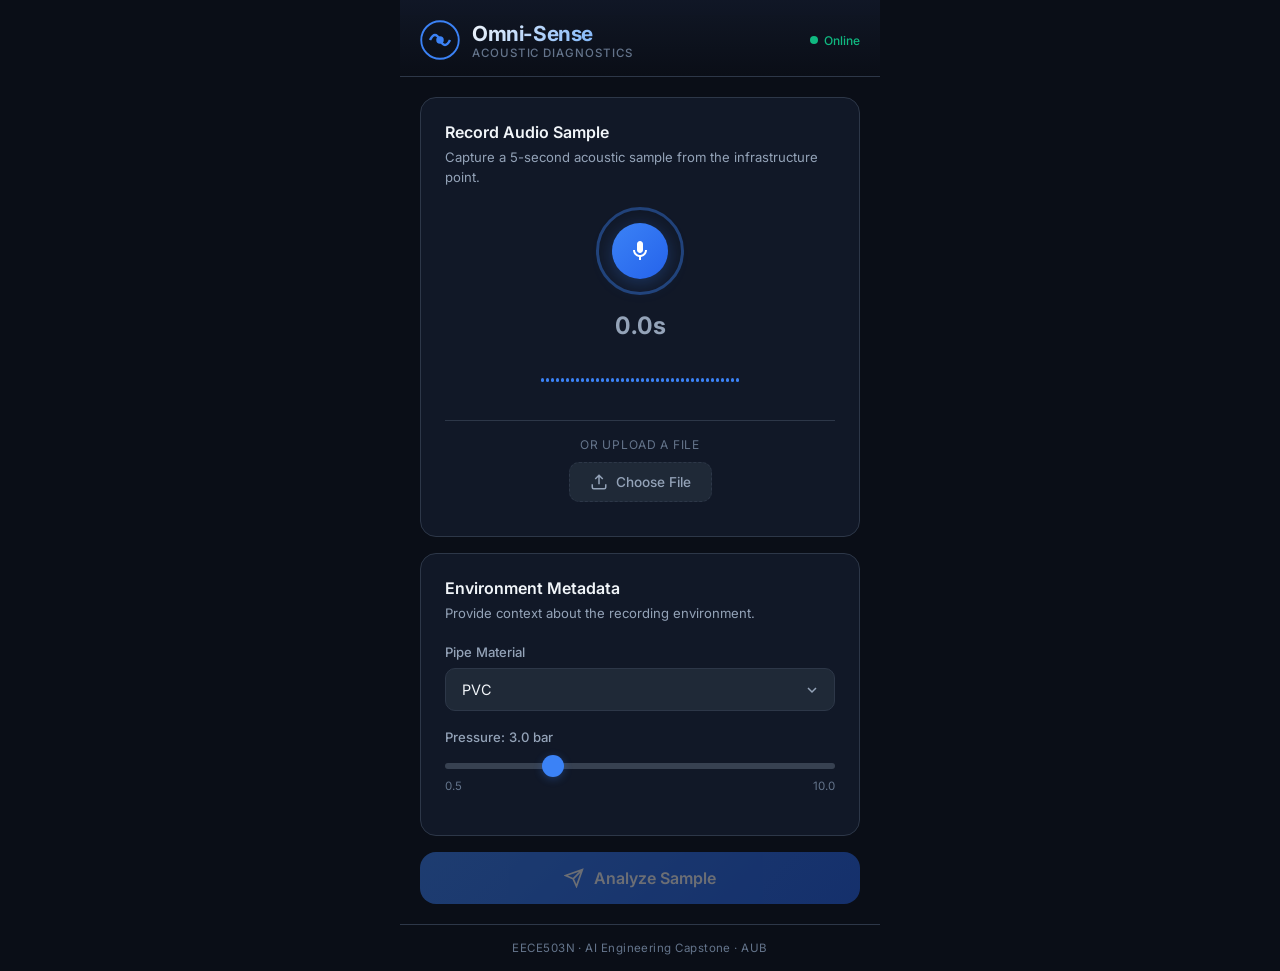
==== web-ui/index.html @ 126eaf2b "Initial plan: First deployment of each endpoint, testing scripts, and a docker-compose file. No mode" ====
<!DOCTYPE html>
<html lang="en">
<head>
    <meta charset="UTF-8">
    <meta name="viewport" content="width=device-width, initial-scale=1.0, maximum-scale=1.0, user-scalable=no">
    <title>Omni-Sense — Acoustic Diagnostics</title>
    <meta name="description" content="Cloud-native acoustic diagnostic platform for urban infrastructure leak detection.">
    <link rel="preconnect" href="https://fonts.googleapis.com">
    <link rel="preconnect" href="https://fonts.gstatic.com" crossorigin>
    <link href="https://fonts.googleapis.com/css2?family=Inter:wght@300;400;500;600;700;800&display=swap" rel="stylesheet">
    <link rel="stylesheet" href="style.css">
</head>
<body>
    <div class="app">
        <!-- Header -->
        <header class="header">
            <div class="header-brand">
                <div class="logo">
                    <svg viewBox="0 0 32 32" fill="none" xmlns="http://www.w3.org/2000/svg">
                        <circle cx="16" cy="16" r="15" stroke="currentColor" stroke-width="1.5"/>
                        <path d="M8 16 Q12 8, 16 16 Q20 24, 24 16" stroke="currentColor" stroke-width="2" fill="none"/>
                        <circle cx="16" cy="16" r="3" fill="currentColor"/>
                    </svg>
                </div>
                <div>
                    <h1>Omni-Sense</h1>
                    <p class="subtitle">Acoustic Diagnostics</p>
                </div>
            </div>
            <div class="status-indicator" id="connectionStatus">
                <span class="dot"></span>
                <span>Online</span>
            </div>
        </header>

        <!-- Main Content -->
        <main class="main">
            <!-- Recording Section -->
            <section class="card recording-card" id="recordingSection">
                <h2>Record Audio Sample</h2>
                <p class="card-desc">Capture a 5-second acoustic sample from the infrastructure point.</p>

                <div class="recorder">
                    <button class="record-btn" id="recordBtn" aria-label="Record audio">
                        <div class="record-ring"></div>
                        <div class="record-inner" id="recordInner">
                            <svg viewBox="0 0 24 24" fill="currentColor" id="micIcon">
                                <path d="M12 14c1.66 0 3-1.34 3-3V5c0-1.66-1.34-3-3-3S9 3.34 9 5v6c0 1.66 1.34 3 3 3z"/>
                                <path d="M17 11c0 2.76-2.24 5-5 5s-5-2.24-5-5H5c0 3.53 2.61 6.43 6 6.92V21h2v-3.08c3.39-.49 6-3.39 6-6.92h-2z"/>
                            </svg>
                        </div>
                    </button>
                    <div class="record-timer" id="recordTimer">0.0s</div>
                    <div class="waveform" id="waveform"></div>
                </div>

                <!-- Or Upload -->
                <div class="upload-section">
                    <span class="divider-text">or upload a file</span>
                    <label class="upload-btn" for="fileInput">
                        <svg viewBox="0 0 24 24" fill="none" stroke="currentColor" stroke-width="2">
                            <path d="M21 15v4a2 2 0 01-2 2H5a2 2 0 01-2-2v-4M17 8l-5-5-5 5M12 3v12"/>
                        </svg>
                        Choose File
                    </label>
                    <input type="file" id="fileInput" accept=".wav,.ogg,.flac" hidden>
                    <span class="file-name" id="fileName"></span>
                </div>
            </section>

            <!-- Metadata Section -->
            <section class="card metadata-card">
                <h2>Environment Metadata</h2>
                <p class="card-desc">Provide context about the recording environment.</p>

                <div class="form-group">
                    <label for="pipeMaterial">Pipe Material</label>
                    <select id="pipeMaterial">
                        <option value="PVC" selected>PVC</option>
                        <option value="Steel">Steel</option>
                        <option value="Cast_Iron">Cast Iron</option>
                    </select>
                </div>

                <div class="form-group">
                    <label for="pressureBar">
                        Pressure: <span id="pressureValue">3.0</span> bar
                    </label>
                    <input type="range" id="pressureBar" min="0.5" max="10" step="0.5" value="3.0">
                    <div class="range-labels">
                        <span>0.5</span>
                        <span>10.0</span>
                    </div>
                </div>
            </section>

            <!-- Submit -->
            <button class="submit-btn" id="submitBtn" disabled>
                <svg viewBox="0 0 24 24" fill="none" stroke="currentColor" stroke-width="2">
                    <path d="M22 2L11 13M22 2l-7 20-4-9-9-4 20-7z"/>
                </svg>
                Analyze Sample
            </button>

            <!-- Results Section (hidden by default) -->
            <section class="card result-card" id="resultSection" style="display:none">
                <h2>Diagnosis Result</h2>

                <!-- Confidence Gauge -->
                <div class="gauge-container">
                    <div class="gauge" id="confidenceGauge">
                        <svg viewBox="0 0 200 120">
                            <path d="M20 100 A80 80 0 0 1 180 100" fill="none" stroke="var(--surface-2)" stroke-width="12" stroke-linecap="round"/>
                            <path d="M20 100 A80 80 0 0 1 180 100" fill="none" stroke="var(--primary)" stroke-width="12" stroke-linecap="round" id="gaugeArc" stroke-dasharray="0 251"/>
                        </svg>
                        <div class="gauge-value" id="gaugeValue">—</div>
                        <div class="gauge-label" id="gaugeLabel">Confidence</div>
                    </div>
                </div>

                <!-- Result Details -->
                <div class="result-details">
                    <div class="result-row">
                        <span class="result-key">Classification</span>
                        <span class="result-value badge" id="resultLabel">—</span>
                    </div>
                    <div class="result-row">
                        <span class="result-key">Anomaly Score</span>
                        <span class="result-value" id="resultAnomaly">—</span>
                    </div>
                    <div class="result-row">
                        <span class="result-key">In Distribution</span>
                        <span class="result-value" id="resultOOD">—</span>
                    </div>
                    <div class="result-row">
                        <span class="result-key">Signal RMS</span>
                        <span class="result-value" id="resultRMS">—</span>
                    </div>
                    <div class="result-row">
                        <span class="result-key">Latency</span>
                        <span class="result-value" id="resultLatency">—</span>
                    </div>
                </div>

                <!-- Probability Bars -->
                <div class="prob-section">
                    <h3>Class Probabilities</h3>
                    <div id="probBars"></div>
                </div>
            </section>

            <!-- OOD Alert (hidden) -->
            <section class="card ood-card" id="oodSection" style="display:none">
                <div class="ood-icon">⚠️</div>
                <h2>Out-of-Distribution Detected</h2>
                <p id="oodDetail"></p>
                <div class="result-row">
                    <span class="result-key">Anomaly Score</span>
                    <span class="result-value" id="oodScore">—</span>
                </div>
                <button class="calibrate-btn" id="calibrateBtn">
                    🔧 Calibrate to This Environment
                </button>
            </section>

            <!-- Loading Overlay -->
            <div class="loading-overlay" id="loadingOverlay" style="display:none">
                <div class="spinner"></div>
                <p>Analyzing acoustic signature...</p>
            </div>
        </main>

        <!-- Footer -->
        <footer class="footer">
            <p>EECE503N · AI Engineering Capstone · AUB</p>
        </footer>
    </div>

    <script src="app.js"></script>
</body>
</html>
---- web-ui/style.css ----
/* ═══════════════════════════════════════════════════════════
   Omni-Sense Web UI — Design System
   ═══════════════════════════════════════════════════════════ */

:root {
    /* Colors */
    --bg: #0a0e17;
    --surface-1: #111827;
    --surface-2: #1f2937;
    --surface-3: #374151;
    --border: #2d3748;
    --text-primary: #f1f5f9;
    --text-secondary: #94a3b8;
    --text-muted: #64748b;

    /* Accent */
    --primary: #3b82f6;
    --primary-glow: rgba(59, 130, 246, 0.3);
    --primary-light: #60a5fa;
    --success: #10b981;
    --success-glow: rgba(16, 185, 129, 0.3);
    --danger: #ef4444;
    --danger-glow: rgba(239, 68, 68, 0.3);
    --warning: #f59e0b;
    --warning-glow: rgba(245, 158, 11, 0.3);

    /* Typography */
    --font: 'Inter', -apple-system, BlinkMacSystemFont, sans-serif;
    --radius: 16px;
    --radius-sm: 10px;
}

* {
    margin: 0;
    padding: 0;
    box-sizing: border-box;
}

body {
    font-family: var(--font);
    background: var(--bg);
    color: var(--text-primary);
    min-height: 100vh;
    -webkit-font-smoothing: antialiased;
}

/* ── App Shell ──────────────────────────────────────────── */

.app {
    max-width: 480px;
    margin: 0 auto;
    min-height: 100vh;
    display: flex;
    flex-direction: column;
}

/* ── Header ─────────────────────────────────────────────── */

.header {
    display: flex;
    align-items: center;
    justify-content: space-between;
    padding: 20px 20px 16px;
    border-bottom: 1px solid var(--border);
    background: linear-gradient(180deg, rgba(17, 24, 39, 0.95) 0%, var(--bg) 100%);
    backdrop-filter: blur(20px);
    position: sticky;
    top: 0;
    z-index: 10;
}

.header-brand {
    display: flex;
    align-items: center;
    gap: 12px;
}

.logo {
    width: 40px;
    height: 40px;
    color: var(--primary);
}

.logo svg {
    width: 100%;
    height: 100%;
}

.header h1 {
    font-size: 1.3rem;
    font-weight: 700;
    letter-spacing: -0.02em;
    background: linear-gradient(135deg, var(--text-primary), var(--primary-light));
    -webkit-background-clip: text;
    -webkit-text-fill-color: transparent;
}

.subtitle {
    font-size: 0.72rem;
    color: var(--text-muted);
    font-weight: 500;
    text-transform: uppercase;
    letter-spacing: 0.08em;
}

.status-indicator {
    display: flex;
    align-items: center;
    gap: 6px;
    font-size: 0.75rem;
    color: var(--success);
    font-weight: 500;
}

.dot {
    width: 8px;
    height: 8px;
    background: var(--success);
    border-radius: 50%;
    animation: pulse 2s infinite;
}

@keyframes pulse {
    0%, 100% { opacity: 1; box-shadow: 0 0 0 0 var(--success-glow); }
    50% { opacity: 0.7; box-shadow: 0 0 0 6px transparent; }
}

/* ── Main ───────────────────────────────────────────────── */

.main {
    flex: 1;
    padding: 20px;
    display: flex;
    flex-direction: column;
    gap: 16px;
    position: relative;
}

/* ── Cards ──────────────────────────────────────────────── */

.card {
    background: var(--surface-1);
    border: 1px solid var(--border);
    border-radius: var(--radius);
    padding: 24px;
    transition: border-color 0.3s ease;
}

.card:hover {
    border-color: rgba(59, 130, 246, 0.2);
}

.card h2 {
    font-size: 1rem;
    font-weight: 600;
    margin-bottom: 6px;
}

.card-desc {
    font-size: 0.82rem;
    color: var(--text-secondary);
    margin-bottom: 20px;
    line-height: 1.5;
}

/* ── Recorder ───────────────────────────────────────────── */

.recorder {
    display: flex;
    flex-direction: column;
    align-items: center;
    gap: 16px;
}

.record-btn {
    width: 88px;
    height: 88px;
    border-radius: 50%;
    border: none;
    background: transparent;
    cursor: pointer;
    position: relative;
    display: flex;
    align-items: center;
    justify-content: center;
    transition: transform 0.2s ease;
}

.record-btn:active {
    transform: scale(0.95);
}

.record-ring {
    position: absolute;
    inset: 0;
    border-radius: 50%;
    border: 3px solid var(--primary);
    opacity: 0.4;
    transition: all 0.4s ease;
}

.record-btn.recording .record-ring {
    border-color: var(--danger);
    opacity: 1;
    animation: ring-pulse 1s infinite;
}

@keyframes ring-pulse {
    0%, 100% { transform: scale(1); opacity: 1; }
    50% { transform: scale(1.15); opacity: 0.5; }
}

.record-inner {
    width: 56px;
    height: 56px;
    border-radius: 50%;
    background: linear-gradient(135deg, var(--primary), #2563eb);
    display: flex;
    align-items: center;
    justify-content: center;
    color: white;
    transition: all 0.3s ease;
    box-shadow: 0 4px 20px var(--primary-glow);
}

.record-btn.recording .record-inner {
    border-radius: 8px;
    width: 32px;
    height: 32px;
    background: linear-gradient(135deg, var(--danger), #dc2626);
    box-shadow: 0 4px 20px var(--danger-glow);
}

.record-inner svg {
    width: 24px;
    height: 24px;
    transition: opacity 0.2s;
}

.record-btn.recording .record-inner svg {
    opacity: 0;
    width: 0;
}

.record-timer {
    font-size: 1.5rem;
    font-weight: 700;
    font-variant-numeric: tabular-nums;
    color: var(--text-secondary);
    min-width: 60px;
    text-align: center;
}

.record-btn.recording ~ .record-timer {
    color: var(--danger);
}

.waveform {
    width: 100%;
    height: 48px;
    display: flex;
    align-items: center;
    justify-content: center;
    gap: 2px;
}

.waveform-bar {
    width: 3px;
    background: var(--primary);
    border-radius: 2px;
    transition: height 0.1s ease;
    min-height: 4px;
}

/* ── Upload ─────────────────────────────────────────────── */

.upload-section {
    display: flex;
    flex-direction: column;
    align-items: center;
    gap: 10px;
    margin-top: 16px;
    padding-top: 16px;
    border-top: 1px solid var(--border);
}

.divider-text {
    font-size: 0.75rem;
    color: var(--text-muted);
    text-transform: uppercase;
    letter-spacing: 0.06em;
}

.upload-btn {
    display: flex;
    align-items: center;
    gap: 8px;
    padding: 10px 20px;
    border-radius: var(--radius-sm);
    background: var(--surface-2);
    border: 1px dashed var(--border);
    color: var(--text-secondary);
    font-size: 0.85rem;
    font-weight: 500;
    cursor: pointer;
    transition: all 0.2s;
}

.upload-btn:hover {
    border-color: var(--primary);
    color: var(--primary-light);
    background: rgba(59, 130, 246, 0.05);
}

.upload-btn svg {
    width: 18px;
    height: 18px;
}

.file-name {
    font-size: 0.78rem;
    color: var(--primary-light);
    font-weight: 500;
}

/* ── Form ───────────────────────────────────────────────── */

.form-group {
    margin-bottom: 18px;
}

.form-group label {
    display: block;
    font-size: 0.82rem;
    font-weight: 500;
    color: var(--text-secondary);
    margin-bottom: 8px;
}

.form-group select {
    width: 100%;
    padding: 12px 16px;
    border-radius: var(--radius-sm);
    border: 1px solid var(--border);
    background: var(--surface-2);
    color: var(--text-primary);
    font-family: var(--font);
    font-size: 0.9rem;
    appearance: none;
    cursor: pointer;
    outline: none;
    transition: border-color 0.2s;
    background-image: url("data:image/svg+xml,%3Csvg xmlns='http://www.w3.org/2000/svg' width='12' height='12' viewBox='0 0 12 12'%3E%3Cpath d='M2 4l4 4 4-4' stroke='%2394a3b8' stroke-width='1.5' fill='none'/%3E%3C/svg%3E");
    background-repeat: no-repeat;
    background-position: right 16px center;
}

.form-group select:focus {
    border-color: var(--primary);
}

.form-group input[type="range"] {
    width: 100%;
    height: 6px;
    border-radius: 3px;
    background: var(--surface-3);
    appearance: none;
    outline: none;
}

.form-group input[type="range"]::-webkit-slider-thumb {
    appearance: none;
    width: 22px;
    height: 22px;
    border-radius: 50%;
    background: var(--primary);
    cursor: pointer;
    box-shadow: 0 2px 8px var(--primary-glow);
}

.range-labels {
    display: flex;
    justify-content: space-between;
    margin-top: 6px;
    font-size: 0.72rem;
    color: var(--text-muted);
}

/* ── Submit Button ──────────────────────────────────────── */

.submit-btn {
    width: 100%;
    padding: 16px;
    border-radius: var(--radius);
    border: none;
    background: linear-gradient(135deg, var(--primary), #2563eb);
    color: white;
    font-family: var(--font);
    font-size: 1rem;
    font-weight: 600;
    cursor: pointer;
    display: flex;
    align-items: center;
    justify-content: center;
    gap: 10px;
    transition: all 0.3s ease;
    box-shadow: 0 4px 20px var(--primary-glow);
}

.submit-btn:disabled {
    opacity: 0.4;
    cursor: not-allowed;
    box-shadow: none;
}

.submit-btn:not(:disabled):hover {
    transform: translateY(-2px);
    box-shadow: 0 8px 30px var(--primary-glow);
}

.submit-btn svg {
    width: 20px;
    height: 20px;
}

/* ── Results ────────────────────────────────────────────── */

.result-card {
    border-color: var(--success);
    background: linear-gradient(135deg, var(--surface-1), rgba(16, 185, 129, 0.03));
}

.gauge-container {
    display: flex;
    justify-content: center;
    margin: 16px 0;
}

.gauge {
    position: relative;
    width: 200px;
    height: 120px;
}

.gauge svg {
    width: 100%;
    height: 100%;
}

.gauge-value {
    position: absolute;
    bottom: 8px;
    left: 50%;
    transform: translateX(-50%);
    font-size: 2rem;
    font-weight: 800;
    font-variant-numeric: tabular-nums;
}

.gauge-label {
    position: absolute;
    bottom: -6px;
    left: 50%;
    transform: translateX(-50%);
    font-size: 0.72rem;
    color: var(--text-muted);
    text-transform: uppercase;
    letter-spacing: 0.08em;
}

.result-details {
    display: flex;
    flex-direction: column;
    gap: 8px;
    margin-top: 16px;
}

.result-row {
    display: flex;
    justify-content: space-between;
    align-items: center;
    padding: 10px 14px;
    background: var(--surface-2);
    border-radius: var(--radius-sm);
}

.result-key {
    font-size: 0.82rem;
    color: var(--text-secondary);
}

.result-value {
    font-size: 0.88rem;
    font-weight: 600;
    font-variant-numeric: tabular-nums;
}

.badge {
    padding: 4px 12px;
    border-radius: 20px;
    font-size: 0.78rem;
    text-transform: uppercase;
    letter-spacing: 0.04em;
}

.badge.leak {
    background: var(--danger-glow);
    color: var(--danger);
}

.badge.background {
    background: var(--success-glow);
    color: var(--success);
}

.prob-section {
    margin-top: 16px;
}

.prob-section h3 {
    font-size: 0.82rem;
    color: var(--text-secondary);
    margin-bottom: 10px;
}

.prob-bar-row {
    display: flex;
    align-items: center;
    gap: 10px;
    margin-bottom: 8px;
}

.prob-label {
    width: 80px;
    font-size: 0.78rem;
    color: var(--text-secondary);
    text-transform: capitalize;
}

.prob-track {
    flex: 1;
    height: 8px;
    background: var(--surface-3);
    border-radius: 4px;
    overflow: hidden;
}

.prob-fill {
    height: 100%;
    border-radius: 4px;
    transition: width 0.8s cubic-bezier(0.4, 0, 0.2, 1);
}

.prob-fill.leak { background: var(--danger); }
.prob-fill.background { background: var(--success); }

.prob-value {
    width: 45px;
    text-align: right;
    font-size: 0.82rem;
    font-weight: 600;
    font-variant-numeric: tabular-nums;
}

/* ── OOD Card ───────────────────────────────────────────── */

.ood-card {
    border-color: var(--warning);
    background: linear-gradient(135deg, var(--surface-1), rgba(245, 158, 11, 0.05));
    text-align: center;
}

.ood-icon {
    font-size: 3rem;
    margin-bottom: 12px;
}

.ood-card h2 {
    color: var(--warning);
}

.ood-card p {
    color: var(--text-secondary);
    font-size: 0.85rem;
    line-height: 1.6;
    margin: 12px 0 16px;
}

.calibrate-btn {
    padding: 12px 24px;
    border-radius: var(--radius-sm);
    border: 1px solid var(--warning);
    background: rgba(245, 158, 11, 0.1);
    color: var(--warning);
    font-family: var(--font);
    font-size: 0.88rem;
    font-weight: 600;
    cursor: pointer;
    margin-top: 8px;
    transition: all 0.2s;
}

.calibrate-btn:hover {
    background: rgba(245, 158, 11, 0.2);
}

/* ── Loading ────────────────────────────────────────────── */

.loading-overlay {
    position: fixed;
    inset: 0;
    background: rgba(10, 14, 23, 0.85);
    backdrop-filter: blur(8px);
    display: flex;
    flex-direction: column;
    align-items: center;
    justify-content: center;
    gap: 20px;
    z-index: 100;
}

.spinner {
    width: 48px;
    height: 48px;
    border: 3px solid var(--surface-3);
    border-top-color: var(--primary);
    border-radius: 50%;
    animation: spin 0.8s linear infinite;
}

@keyframes spin {
    to { transform: rotate(360deg); }
}

.loading-overlay p {
    color: var(--text-secondary);
    font-size: 0.9rem;
}

/* ── Footer ─────────────────────────────────────────────── */

.footer {
    padding: 16px 20px;
    text-align: center;
    border-top: 1px solid var(--border);
}

.footer p {
    font-size: 0.72rem;
    color: var(--text-muted);
    letter-spacing: 0.04em;
}

/* ── Animations ─────────────────────────────────────────── */

@keyframes slideUp {
    from { opacity: 0; transform: translateY(20px); }
    to { opacity: 1; transform: translateY(0); }
}

.card { animation: slideUp 0.5s ease backwards; }
.card:nth-child(2) { animation-delay: 0.1s; }
.card:nth-child(3) { animation-delay: 0.2s; }
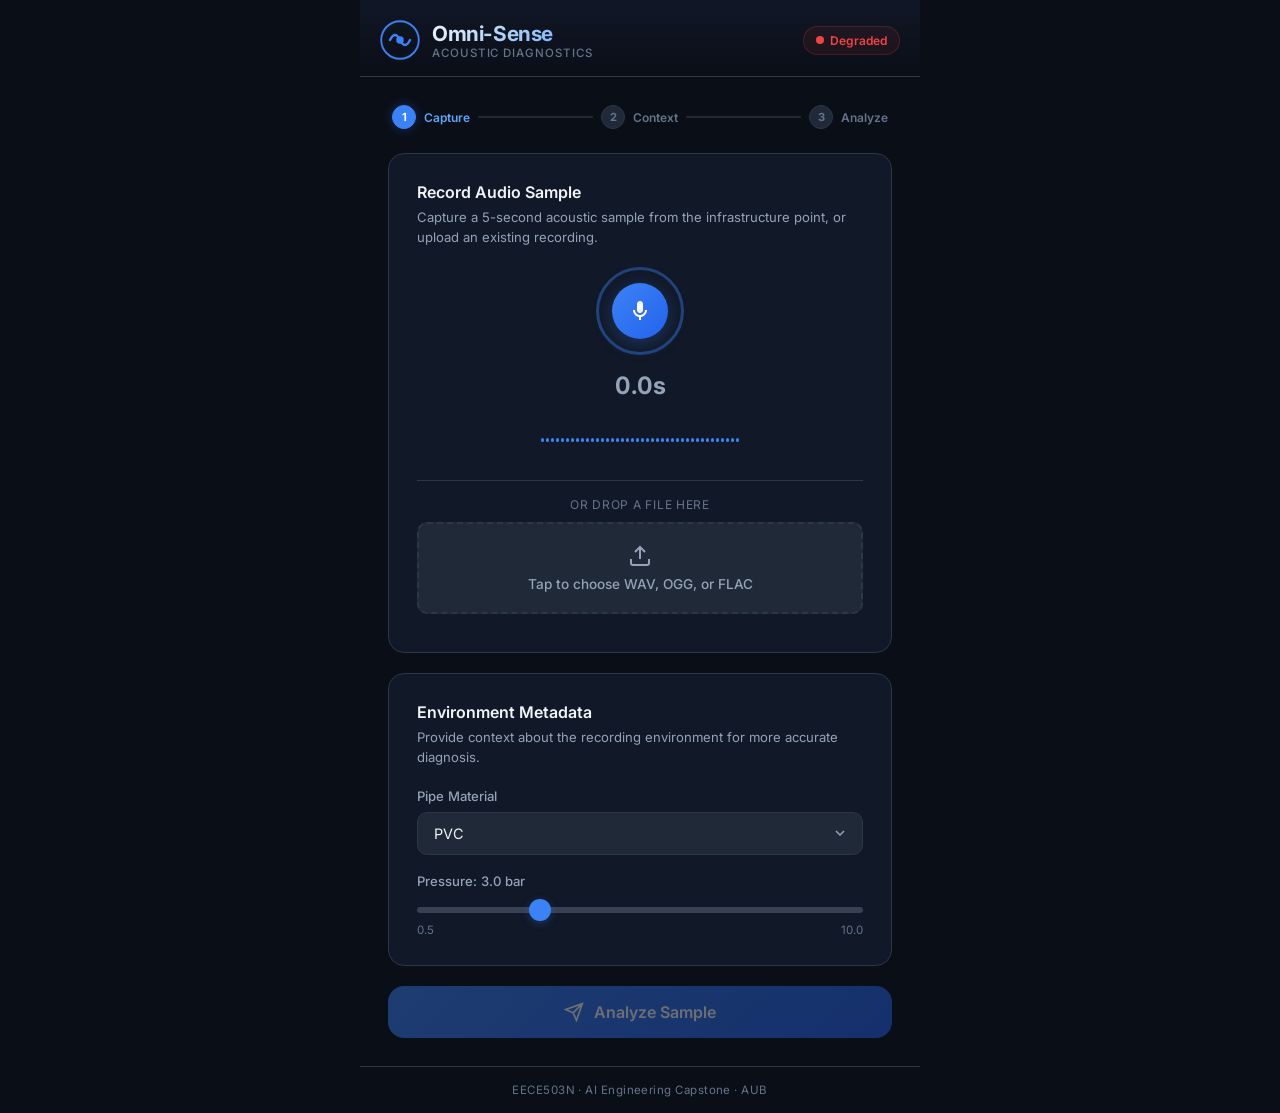
==== commit 5b6a14b4: "feat: production architecture, business model, competitive analysis, Render deploy config - Add indu" ====
--- a/web-ui/index.html
+++ b/web-ui/index.html
@@ -5,6 +5,7 @@
     <meta name="viewport" content="width=device-width, initial-scale=1.0, maximum-scale=1.0, user-scalable=no">
     <title>Omni-Sense — Acoustic Diagnostics</title>
     <meta name="description" content="Cloud-native acoustic diagnostic platform for urban infrastructure leak detection.">
+    <meta name="theme-color" content="#0a0e17">
     <link rel="preconnect" href="https://fonts.googleapis.com">
     <link rel="preconnect" href="https://fonts.gstatic.com" crossorigin>
     <link href="https://fonts.googleapis.com/css2?family=Inter:wght@300;400;500;600;700;800&display=swap" rel="stylesheet">
@@ -12,13 +13,16 @@
 </head>
 <body>
     <div class="app">
+        <!-- Toast Container -->
+        <div class="toast-container" id="toastContainer"></div>
+
         <!-- Header -->
         <header class="header">
             <div class="header-brand">
                 <div class="logo">
                     <svg viewBox="0 0 32 32" fill="none" xmlns="http://www.w3.org/2000/svg">
                         <circle cx="16" cy="16" r="15" stroke="currentColor" stroke-width="1.5"/>
-                        <path d="M8 16 Q12 8, 16 16 Q20 24, 24 16" stroke="currentColor" stroke-width="2" fill="none"/>
+                        <path d="M8 16 Q12 8, 16 16 Q20 24, 24 16" stroke="currentColor" stroke-width="2" fill="none" stroke-linecap="round"/>
                         <circle cx="16" cy="16" r="3" fill="currentColor"/>
                     </svg>
                 </div>
@@ -27,18 +31,36 @@
                     <p class="subtitle">Acoustic Diagnostics</p>
                 </div>
             </div>
-            <div class="status-indicator" id="connectionStatus">
+            <div class="status-indicator checking" id="connectionStatus">
                 <span class="dot"></span>
-                <span>Online</span>
+                <span id="connectionText">Checking…</span>
             </div>
         </header>
 
         <!-- Main Content -->
         <main class="main">
+            <!-- Step Indicator -->
+            <div class="steps" id="steps">
+                <div class="step active" data-step="1">
+                    <span class="step-num">1</span>
+                    <span class="step-label">Capture</span>
+                </div>
+                <div class="step-line" id="line1"></div>
+                <div class="step" data-step="2">
+                    <span class="step-num">2</span>
+                    <span class="step-label">Context</span>
+                </div>
+                <div class="step-line" id="line2"></div>
+                <div class="step" data-step="3">
+                    <span class="step-num">3</span>
+                    <span class="step-label">Analyze</span>
+                </div>
+            </div>
+
             <!-- Recording Section -->
             <section class="card recording-card" id="recordingSection">
                 <h2>Record Audio Sample</h2>
-                <p class="card-desc">Capture a 5-second acoustic sample from the infrastructure point.</p>
+                <p class="card-desc">Capture a 5-second acoustic sample from the infrastructure point, or upload an existing recording.</p>
 
                 <div class="recorder">
                     <button class="record-btn" id="recordBtn" aria-label="Record audio">
@@ -56,12 +78,12 @@
 
                 <!-- Or Upload -->
                 <div class="upload-section">
-                    <span class="divider-text">or upload a file</span>
-                    <label class="upload-btn" for="fileInput">
+                    <span class="divider-text">or drop a file here</span>
+                    <label class="upload-zone" id="uploadZone" for="fileInput">
                         <svg viewBox="0 0 24 24" fill="none" stroke="currentColor" stroke-width="2">
                             <path d="M21 15v4a2 2 0 01-2 2H5a2 2 0 01-2-2v-4M17 8l-5-5-5 5M12 3v12"/>
                         </svg>
-                        Choose File
+                        <span>Tap to choose WAV, OGG, or FLAC</span>
                     </label>
                     <input type="file" id="fileInput" accept=".wav,.ogg,.flac" hidden>
                     <span class="file-name" id="fileName"></span>
@@ -69,9 +91,9 @@
             </section>
 
             <!-- Metadata Section -->
-            <section class="card metadata-card">
+            <section class="card metadata-card" id="metadataSection">
                 <h2>Environment Metadata</h2>
-                <p class="card-desc">Provide context about the recording environment.</p>
+                <p class="card-desc">Provide context about the recording environment for more accurate diagnosis.</p>
 
                 <div class="form-group">
                     <label for="pipeMaterial">Pipe Material</label>
@@ -153,7 +175,7 @@
             <section class="card ood-card" id="oodSection" style="display:none">
                 <div class="ood-icon">⚠️</div>
                 <h2>Out-of-Distribution Detected</h2>
-                <p id="oodDetail"></p>
+                <p id="oodDetail">The acoustic signature does not match any known environment.</p>
                 <div class="result-row">
                     <span class="result-key">Anomaly Score</span>
                     <span class="result-value" id="oodScore">—</span>
@@ -166,7 +188,8 @@
             <!-- Loading Overlay -->
             <div class="loading-overlay" id="loadingOverlay" style="display:none">
                 <div class="spinner"></div>
-                <p>Analyzing acoustic signature...</p>
+                <p>Analyzing acoustic signature…</p>
+                <p style="font-size: 0.75rem; color: var(--text-muted); margin-top: 4px;" id="loadingDetail">This may take a few seconds</p>
             </div>
         </main>
 
--- a/web-ui/style.css
+++ b/web-ui/style.css
@@ -47,7 +47,7 @@
 /* ── App Shell ──────────────────────────────────────────── */
 
 .app {
-    max-width: 480px;
+    max-width: 520px;
     margin: 0 auto;
     min-height: 100vh;
     display: flex;
@@ -79,6 +79,7 @@
     width: 40px;
     height: 40px;
     color: var(--primary);
+    flex-shrink: 0;
 }
 
 .logo svg {
@@ -109,19 +110,45 @@
     gap: 6px;
     font-size: 0.75rem;
     color: var(--success);
-    font-weight: 500;
+    font-weight: 600;
+    padding: 6px 12px;
+    background: rgba(16, 185, 129, 0.08);
+    border: 1px solid rgba(16, 185, 129, 0.2);
+    border-radius: 20px;
+    transition: all 0.3s ease;
+}
+
+.status-indicator.offline {
+    color: var(--danger);
+    background: rgba(239, 68, 68, 0.08);
+    border-color: rgba(239, 68, 68, 0.2);
+}
+
+.status-indicator.checking {
+    color: var(--warning);
+    background: rgba(245, 158, 11, 0.08);
+    border-color: rgba(245, 158, 11, 0.2);
 }
 
 .dot {
     width: 8px;
     height: 8px;
-    background: var(--success);
+    background: currentColor;
     border-radius: 50%;
     animation: pulse 2s infinite;
+    flex-shrink: 0;
+}
+
+.status-indicator.offline .dot {
+    animation: none;
+}
+
+.status-indicator.checking .dot {
+    animation: pulse 0.8s infinite;
 }
 
 @keyframes pulse {
-    0%, 100% { opacity: 1; box-shadow: 0 0 0 0 var(--success-glow); }
+    0%, 100% { opacity: 1; box-shadow: 0 0 0 0 currentColor; }
     50% { opacity: 0.7; box-shadow: 0 0 0 6px transparent; }
 }
 
@@ -134,6 +161,75 @@
     flex-direction: column;
     gap: 16px;
     position: relative;
+}
+
+/* ── Steps ──────────────────────────────────────────────── */
+
+.steps {
+    display: flex;
+    align-items: center;
+    justify-content: space-between;
+    padding: 0 4px;
+    margin-bottom: 4px;
+}
+
+.step {
+    display: flex;
+    align-items: center;
+    gap: 8px;
+    font-size: 0.75rem;
+    font-weight: 600;
+    color: var(--text-muted);
+    transition: color 0.3s ease;
+}
+
+.step.active {
+    color: var(--primary-light);
+}
+
+.step.completed {
+    color: var(--success);
+}
+
+.step-num {
+    width: 24px;
+    height: 24px;
+    border-radius: 50%;
+    background: var(--surface-2);
+    border: 1.5px solid var(--border);
+    display: flex;
+    align-items: center;
+    justify-content: center;
+    font-size: 0.7rem;
+    font-weight: 700;
+    flex-shrink: 0;
+    transition: all 0.3s ease;
+}
+
+.step.active .step-num {
+    background: var(--primary);
+    border-color: var(--primary);
+    color: white;
+    box-shadow: 0 0 12px var(--primary-glow);
+}
+
+.step.completed .step-num {
+    background: var(--success);
+    border-color: var(--success);
+    color: white;
+}
+
+.step-line {
+    flex: 1;
+    height: 2px;
+    background: var(--surface-2);
+    margin: 0 8px;
+    border-radius: 1px;
+    transition: background 0.3s ease;
+}
+
+.step-line.completed {
+    background: var(--success);
 }
 
 /* ── Cards ──────────────────────────────────────────────── */
@@ -143,7 +239,7 @@
     border: 1px solid var(--border);
     border-radius: var(--radius);
     padding: 24px;
-    transition: border-color 0.3s ease;
+    transition: border-color 0.3s ease, transform 0.2s ease;
 }
 
 .card:hover {
@@ -184,6 +280,7 @@
     align-items: center;
     justify-content: center;
     transition: transform 0.2s ease;
+    -webkit-tap-highlight-color: transparent;
 }
 
 .record-btn:active {
@@ -291,8 +388,38 @@
     letter-spacing: 0.06em;
 }
 
+.upload-zone {
+    width: 100%;
+    padding: 20px;
+    border-radius: var(--radius-sm);
+    background: var(--surface-2);
+    border: 2px dashed var(--border);
+    color: var(--text-secondary);
+    font-size: 0.85rem;
+    font-weight: 500;
+    cursor: pointer;
+    transition: all 0.2s;
+    text-align: center;
+    display: flex;
+    flex-direction: column;
+    align-items: center;
+    gap: 8px;
+}
+
+.upload-zone:hover,
+.upload-zone.drag-over {
+    border-color: var(--primary);
+    color: var(--primary-light);
+    background: rgba(59, 130, 246, 0.05);
+}
+
+.upload-zone svg {
+    width: 24px;
+    height: 24px;
+}
+
 .upload-btn {
-    display: flex;
+    display: inline-flex;
     align-items: center;
     gap: 8px;
     padding: 10px 20px;
@@ -321,12 +448,18 @@
     font-size: 0.78rem;
     color: var(--primary-light);
     font-weight: 500;
+    text-align: center;
+    word-break: break-all;
 }
 
 /* ── Form ───────────────────────────────────────────────── */
 
 .form-group {
     margin-bottom: 18px;
+}
+
+.form-group:last-child {
+    margin-bottom: 0;
 }
 
 .form-group label {
@@ -405,6 +538,7 @@
     gap: 10px;
     transition: all 0.3s ease;
     box-shadow: 0 4px 20px var(--primary-glow);
+    -webkit-tap-highlight-color: transparent;
 }
 
 .submit-btn:disabled {
@@ -418,6 +552,10 @@
     box-shadow: 0 8px 30px var(--primary-glow);
 }
 
+.submit-btn:not(:disabled):active {
+    transform: translateY(0);
+}
+
 .submit-btn svg {
     width: 20px;
     height: 20px;
@@ -428,6 +566,7 @@
 .result-card {
     border-color: var(--success);
     background: linear-gradient(135deg, var(--surface-1), rgba(16, 185, 129, 0.03));
+    animation: slideUp 0.5s ease;
 }
 
 .gauge-container {
@@ -501,6 +640,7 @@
     font-size: 0.78rem;
     text-transform: uppercase;
     letter-spacing: 0.04em;
+    font-weight: 700;
 }
 
 .badge.leak {
@@ -508,6 +648,7 @@
     color: var(--danger);
 }
 
+.badge.normal,
 .badge.background {
     background: var(--success-glow);
     color: var(--success);
@@ -535,6 +676,7 @@
     font-size: 0.78rem;
     color: var(--text-secondary);
     text-transform: capitalize;
+    flex-shrink: 0;
 }
 
 .prob-track {
@@ -552,6 +694,7 @@
 }
 
 .prob-fill.leak { background: var(--danger); }
+.prob-fill.normal { background: var(--success); }
 .prob-fill.background { background: var(--success); }
 
 .prob-value {
@@ -560,6 +703,7 @@
     font-size: 0.82rem;
     font-weight: 600;
     font-variant-numeric: tabular-nums;
+    flex-shrink: 0;
 }
 
 /* ── OOD Card ───────────────────────────────────────────── */
@@ -568,6 +712,7 @@
     border-color: var(--warning);
     background: linear-gradient(135deg, var(--surface-1), rgba(245, 158, 11, 0.05));
     text-align: center;
+    animation: slideUp 0.5s ease;
 }
 
 .ood-icon {
@@ -598,6 +743,7 @@
     cursor: pointer;
     margin-top: 8px;
     transition: all 0.2s;
+    -webkit-tap-highlight-color: transparent;
 }
 
 .calibrate-btn:hover {
@@ -637,6 +783,85 @@
     font-size: 0.9rem;
 }
 
+/* ── Toast Notifications ────────────────────────────────── */
+
+.toast-container {
+    position: fixed;
+    top: 80px;
+    left: 50%;
+    transform: translateX(-50%);
+    z-index: 200;
+    display: flex;
+    flex-direction: column;
+    gap: 10px;
+    width: calc(100% - 40px);
+    max-width: 480px;
+    pointer-events: none;
+}
+
+.toast {
+    padding: 14px 18px;
+    border-radius: var(--radius-sm);
+    font-size: 0.85rem;
+    font-weight: 500;
+    display: flex;
+    align-items: center;
+    gap: 10px;
+    animation: toastIn 0.3s ease, toastOut 0.3s ease 4.7s forwards;
+    pointer-events: auto;
+    box-shadow: 0 8px 32px rgba(0, 0, 0, 0.4);
+    border: 1px solid;
+}
+
+.toast.error {
+    background: rgba(239, 68, 68, 0.1);
+    color: #fca5a5;
+    border-color: rgba(239, 68, 68, 0.25);
+}
+
+.toast.warning {
+    background: rgba(245, 158, 11, 0.1);
+    color: #fcd34d;
+    border-color: rgba(245, 158, 11, 0.25);
+}
+
+.toast.success {
+    background: rgba(16, 185, 129, 0.1);
+    color: #6ee7b7;
+    border-color: rgba(16, 185, 129, 0.25);
+}
+
+.toast.info {
+    background: rgba(59, 130, 246, 0.1);
+    color: #93c5fd;
+    border-color: rgba(59, 130, 246, 0.25);
+}
+
+.toast-close {
+    margin-left: auto;
+    background: none;
+    border: none;
+    color: inherit;
+    font-size: 1.1rem;
+    cursor: pointer;
+    opacity: 0.7;
+    padding: 0 2px;
+}
+
+.toast-close:hover {
+    opacity: 1;
+}
+
+@keyframes toastIn {
+    from { opacity: 0; transform: translateY(-12px); }
+    to { opacity: 1; transform: translateY(0); }
+}
+
+@keyframes toastOut {
+    from { opacity: 1; transform: translateY(0); }
+    to { opacity: 0; transform: translateY(-12px); }
+}
+
 /* ── Footer ─────────────────────────────────────────────── */
 
 .footer {
@@ -661,3 +886,168 @@
 .card { animation: slideUp 0.5s ease backwards; }
 .card:nth-child(2) { animation-delay: 0.1s; }
 .card:nth-child(3) { animation-delay: 0.2s; }
+
+/* ── Responsive ─────────────────────────────────────────── */
+
+@media (max-width: 480px) {
+    .app {
+        max-width: 100%;
+    }
+
+    .header {
+        padding: 14px 16px 12px;
+    }
+
+    .header h1 {
+        font-size: 1.1rem;
+    }
+
+    .logo {
+        width: 34px;
+        height: 34px;
+    }
+
+    .status-indicator {
+        font-size: 0.68rem;
+        padding: 4px 8px;
+    }
+
+    .main {
+        padding: 12px;
+        gap: 12px;
+    }
+
+    .card {
+        padding: 18px;
+        border-radius: 14px;
+    }
+
+    .card h2 {
+        font-size: 0.95rem;
+    }
+
+    .card-desc {
+        font-size: 0.78rem;
+        margin-bottom: 16px;
+    }
+
+    .steps {
+        padding: 0 2px;
+    }
+
+    .step {
+        font-size: 0.68rem;
+        gap: 6px;
+    }
+
+    .step-num {
+        width: 20px;
+        height: 20px;
+        font-size: 0.65rem;
+    }
+
+    .step-line {
+        margin: 0 4px;
+    }
+
+    .record-btn {
+        width: 76px;
+        height: 76px;
+    }
+
+    .record-inner {
+        width: 48px;
+        height: 48px;
+    }
+
+    .record-timer {
+        font-size: 1.3rem;
+    }
+
+    .submit-btn {
+        padding: 14px;
+        font-size: 0.95rem;
+    }
+
+    .gauge {
+        width: 160px;
+        height: 100px;
+    }
+
+    .gauge-value {
+        font-size: 1.6rem;
+        bottom: 4px;
+    }
+
+    .gauge-label {
+        font-size: 0.65rem;
+    }
+
+    .result-row {
+        padding: 8px 12px;
+    }
+
+    .result-key,
+    .result-value {
+        font-size: 0.8rem;
+    }
+
+    .prob-label {
+        width: 70px;
+        font-size: 0.72rem;
+    }
+
+    .prob-value {
+        width: 40px;
+        font-size: 0.75rem;
+    }
+
+    .upload-zone {
+        padding: 16px;
+    }
+
+    .footer {
+        padding: 12px 16px;
+    }
+
+    .footer p {
+        font-size: 0.68rem;
+    }
+
+    .toast-container {
+        top: 70px;
+        width: calc(100% - 24px);
+    }
+
+    .toast {
+        padding: 12px 14px;
+        font-size: 0.8rem;
+    }
+}
+
+@media (min-width: 768px) {
+    .app {
+        max-width: 560px;
+    }
+
+    .main {
+        padding: 28px;
+        gap: 20px;
+    }
+
+    .card {
+        padding: 28px;
+    }
+}
+
+/* ── Reduced Motion ─────────────────────────────────────── */
+
+@media (prefers-reduced-motion: reduce) {
+    *,
+    *::before,
+    *::after {
+        animation-duration: 0.01ms !important;
+        animation-iteration-count: 1 !important;
+        transition-duration: 0.01ms !important;
+    }
+}
